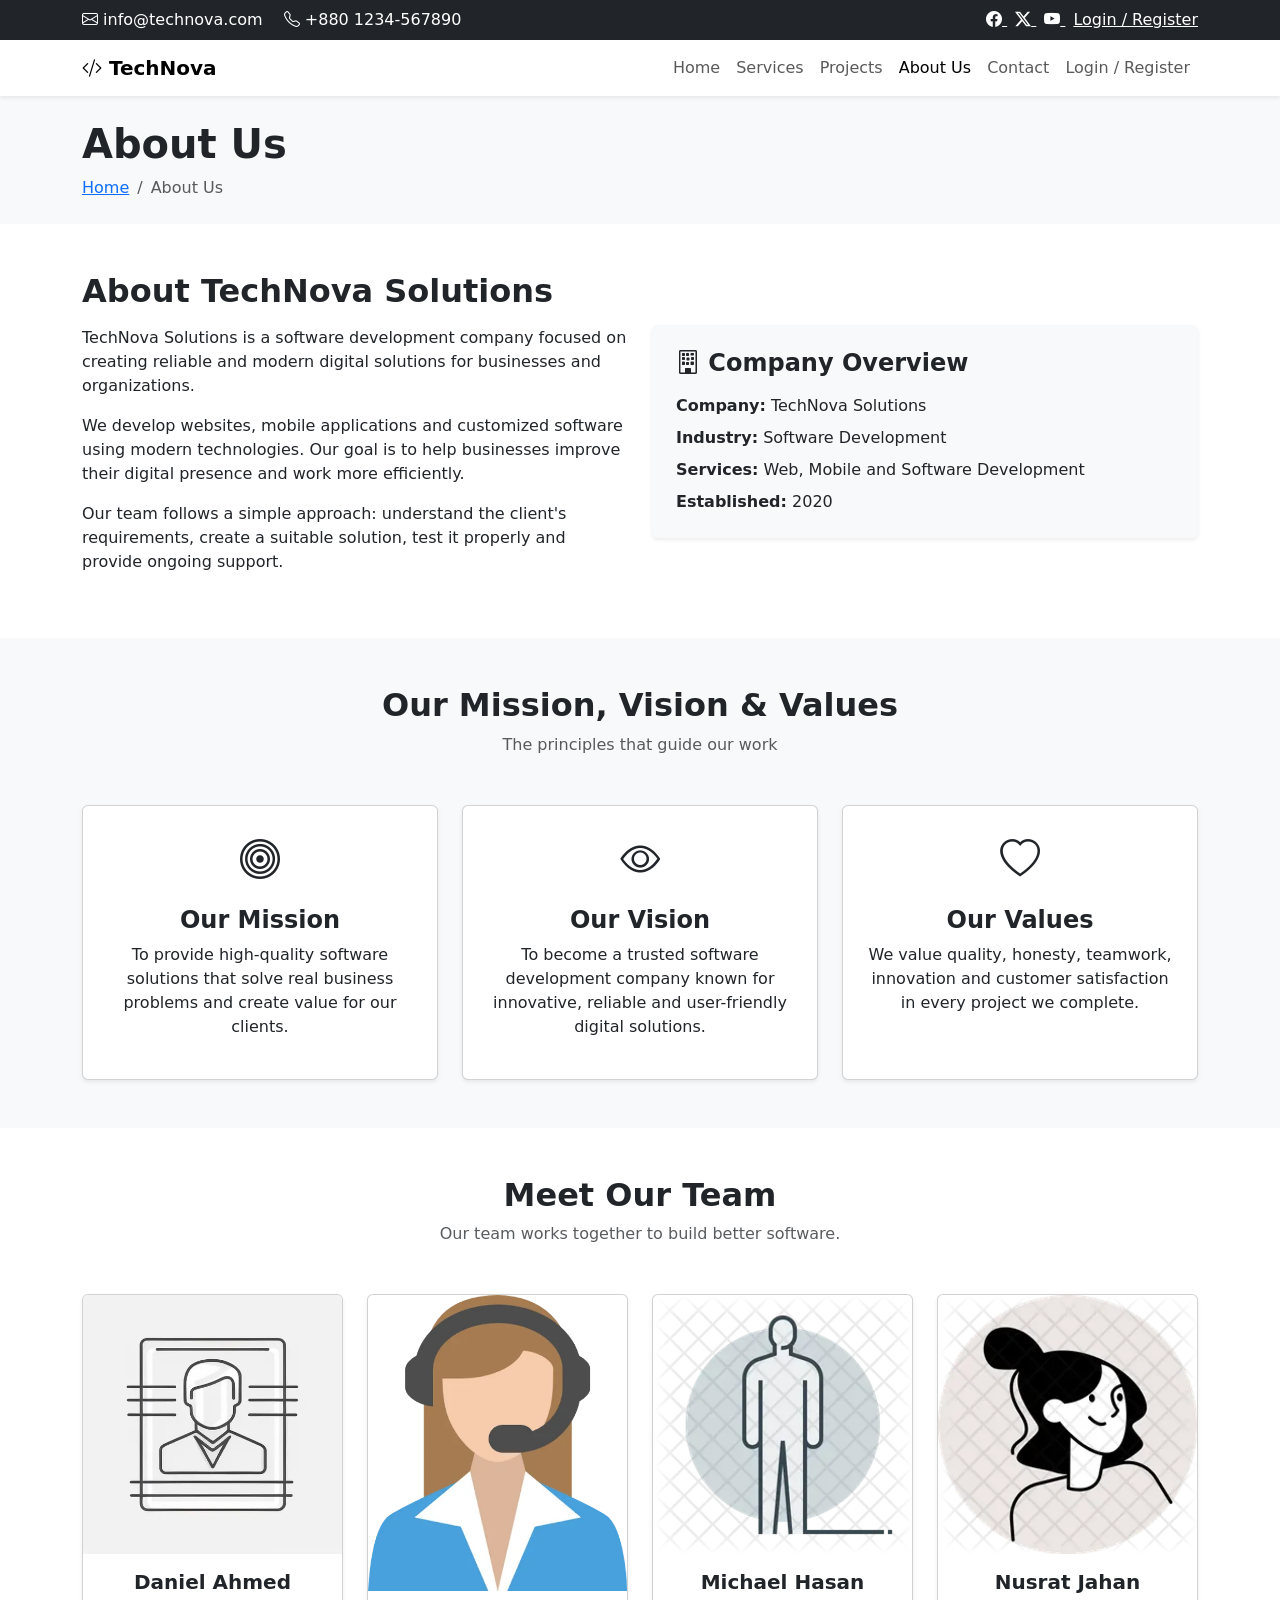
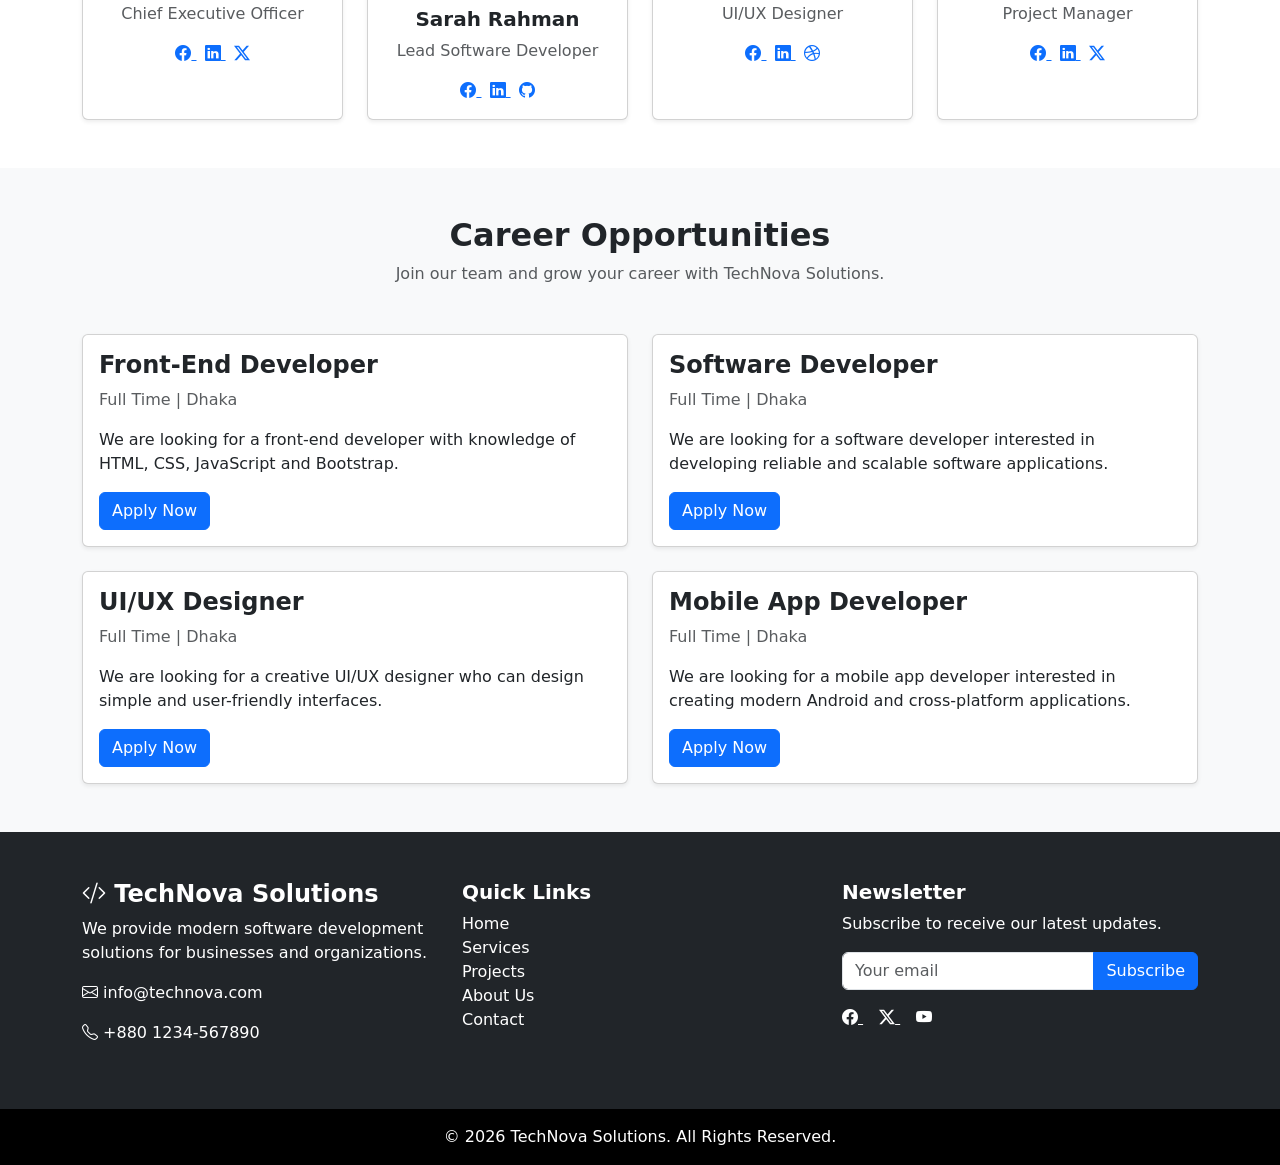
==== about.html @ 24873205 "Add files via upload" ====
<!DOCTYPE html>
<html lang="en">

<head>
    <meta charset="UTF-8">
    <meta name="viewport" content="width=device-width, initial-scale=1.0">

    <title>About Us - TechNova Solutions</title>

    <!-- Bootstrap CSS -->
    <link href="https://cdn.jsdelivr.net/npm/bootstrap@5.3.3/dist/css/bootstrap.min.css" rel="stylesheet">

    <!-- Bootstrap Icons -->
    <link href="https://cdn.jsdelivr.net/npm/bootstrap-icons@1.11.3/font/bootstrap-icons.css" rel="stylesheet">

    <!-- External CSS -->
    <link rel="stylesheet" href="css/style.css">
</head>

<body>

    <!-- Top Header -->
    <div class="top-header bg-dark text-white py-2">
        <div class="container d-flex justify-content-between align-items-center">

            <div>
                <span class="me-3">
                    <i class="bi bi-envelope"></i>
                    info@technova.com
                </span>

                <span>
                    <i class="bi bi-telephone"></i>
                    +880 1234-567890
                </span>
            </div>

            <div>
                <a href="#" class="text-white me-2">
                    <i class="bi bi-facebook"></i>
                </a>

                <a href="#" class="text-white me-2">
                    <i class="bi bi-twitter-x"></i>
                </a>

                <a href="#" class="text-white me-2">
                    <i class="bi bi-youtube"></i>
                </a>

                <a href="login.html" class="text-white">
                    Login / Register
                </a>
            </div>

        </div>
    </div>


    <!-- Navigation -->
    <nav class="navbar navbar-expand-lg bg-white shadow-sm">
        <div class="container">

            <a class="navbar-brand fw-bold" href="index.html">
                <i class="bi bi-code-slash"></i>
                TechNova
            </a>

            <button class="navbar-toggler" type="button" data-bs-toggle="collapse" data-bs-target="#mainNavbar">
                <span class="navbar-toggler-icon"></span>
            </button>

            <div class="collapse navbar-collapse" id="mainNavbar">

                <ul class="navbar-nav ms-auto">

                    <li class="nav-item">
                        <a class="nav-link" href="index.html">Home</a>
                    </li>

                    <li class="nav-item">
                        <a class="nav-link" href="services.html">Services</a>
                    </li>

                    <li class="nav-item">
                        <a class="nav-link" href="projects.html">Projects</a>
                    </li>

                    <li class="nav-item">
                        <a class="nav-link active" href="about.html">About Us</a>
                    </li>

                    <li class="nav-item">
                        <a class="nav-link" href="contact.html">Contact</a>
                    </li>

                    <li class="nav-item">
                        <a class="nav-link" href="#">Login / Register</a>
                    </li>

                </ul>

            </div>
        </div>
    </nav>


    <!-- Breadcrumb -->
    <section class="bg-light py-4">
        <div class="container">

            <h1 class="fw-bold">About Us</h1>

            <nav aria-label="breadcrumb">
                <ol class="breadcrumb mb-0">

                    <li class="breadcrumb-item">
                        <a href="index.html">Home</a>
                    </li>

                    <li class="breadcrumb-item active">
                        About Us
                    </li>

                </ol>
            </nav>

        </div>
    </section>


    <!-- Company Overview -->
    <section class="py-5">

        <div class="container">

            <div class="row align-items-center">

                <div class="col-lg-6 mb-4 mb-lg-0">

                    <h2 class="fw-bold mb-3">
                        About TechNova Solutions
                    </h2>

                    <p>
                        TechNova Solutions is a software development company
                        focused on creating reliable and modern digital
                        solutions for businesses and organizations.
                    </p>

                    <p>
                        We develop websites, mobile applications and
                        customized software using modern technologies.
                        Our goal is to help businesses improve their
                        digital presence and work more efficiently.
                    </p>

                    <p>
                        Our team follows a simple approach: understand the
                        client's requirements, create a suitable solution,
                        test it properly and provide ongoing support.
                    </p>

                </div>


                <div class="col-lg-6">

                    <div class="p-4 bg-light rounded shadow-sm">

                        <h4 class="fw-bold mb-3">
                            <i class="bi bi-building"></i>
                            Company Overview
                        </h4>

                        <p class="mb-2">
                            <strong>Company:</strong>
                            TechNova Solutions
                        </p>

                        <p class="mb-2">
                            <strong>Industry:</strong>
                            Software Development
                        </p>

                        <p class="mb-2">
                            <strong>Services:</strong>
                            Web, Mobile and Software Development
                        </p>

                        <p class="mb-0">
                            <strong>Established:</strong>
                            2020
                        </p>

                    </div>

                </div>

            </div>

        </div>

    </section>


    <!-- Mission Vision Values -->
    <section class="py-5 bg-light">

        <div class="container">

            <div class="text-center mb-5">

                <h2 class="fw-bold">
                    Our Mission, Vision & Values
                </h2>

                <p class="text-muted">
                    The principles that guide our work
                </p>

            </div>


            <div class="row g-4">

                <!-- Mission -->
                <div class="col-md-4">

                    <div class="card h-100 text-center p-4 shadow-sm">

                        <div class="mb-3">
                            <i class="bi bi-bullseye fs-1"></i>
                        </div>

                        <h4 class="fw-bold">
                            Our Mission
                        </h4>

                        <p>
                            To provide high-quality software solutions
                            that solve real business problems and create
                            value for our clients.
                        </p>

                    </div>

                </div>


                <!-- Vision -->
                <div class="col-md-4">

                    <div class="card h-100 text-center p-4 shadow-sm">

                        <div class="mb-3">
                            <i class="bi bi-eye fs-1"></i>
                        </div>

                        <h4 class="fw-bold">
                            Our Vision
                        </h4>

                        <p>
                            To become a trusted software development
                            company known for innovative, reliable and
                            user-friendly digital solutions.
                        </p>

                    </div>

                </div>


                <!-- Values -->
                <div class="col-md-4">

                    <div class="card h-100 text-center p-4 shadow-sm">

                        <div class="mb-3">
                            <i class="bi bi-heart fs-1"></i>
                        </div>

                        <h4 class="fw-bold">
                            Our Values
                        </h4>

                        <p>
                            We value quality, honesty, teamwork,
                            innovation and customer satisfaction in
                            every project we complete.
                        </p>

                    </div>

                </div>

            </div>

        </div>

    </section>


    <!-- Team Members -->
    <section class="py-5">

        <div class="container">

            <div class="text-center mb-5">

                <h2 class="fw-bold">
                    Meet Our Team
                </h2>

                <p class="text-muted">
                    Our team works together to build better software.
                </p>

            </div>


            <div class="row g-4">

                <!-- Team Member 1 -->
                <div class="col-md-6 col-lg-3">

                    <div class="card h-100 text-center shadow-sm">

                        <img src="daniel.webp" class="card-img-top" alt="Team Member">

                        <div class="card-body">

                            <h5 class="fw-bold">
                                Daniel Ahmed
                            </h5>

                            <p class="text-muted">
                                Chief Executive Officer
                            </p>

                            <div>

                                <a href="#" class="me-2">
                                    <i class="bi bi-facebook"></i>
                                </a>

                                <a href="#" class="me-2">
                                    <i class="bi bi-linkedin"></i>
                                </a>

                                <a href="#">
                                    <i class="bi bi-twitter-x"></i>
                                </a>

                            </div>

                        </div>

                    </div>

                </div>


                <!-- Team Member 2 -->
                <div class="col-md-6 col-lg-3">

                    <div class="card h-100 text-center shadow-sm">

                        <img src="sarah.webp" class="card-img-top" alt="Team Member">

                        <div class="card-body">

                            <h5 class="fw-bold">
                                Sarah Rahman
                            </h5>

                            <p class="text-muted">
                                Lead Software Developer
                            </p>

                            <div>

                                <a href="#" class="me-2">
                                    <i class="bi bi-facebook"></i>
                                </a>

                                <a href="#" class="me-2">
                                    <i class="bi bi-linkedin"></i>
                                </a>

                                <a href="#">
                                    <i class="bi bi-github"></i>
                                </a>

                            </div>

                        </div>

                    </div>

                </div>


                <!-- Team Member 3 -->
                <div class="col-md-6 col-lg-3">

                    <div class="card h-100 text-center shadow-sm">

                        <img src="michale.webp" class="card-img-top" alt="Team Member">

                        <div class="card-body">

                            <h5 class="fw-bold">
                                Michael Hasan
                            </h5>

                            <p class="text-muted">
                                UI/UX Designer
                            </p>

                            <div>

                                <a href="#" class="me-2">
                                    <i class="bi bi-facebook"></i>
                                </a>

                                <a href="#" class="me-2">
                                    <i class="bi bi-linkedin"></i>
                                </a>

                                <a href="#">
                                    <i class="bi bi-dribbble"></i>
                                </a>

                            </div>

                        </div>

                    </div>

                </div>


                <!-- Team Member 4 -->
                <div class="col-md-6 col-lg-3">

                    <div class="card h-100 text-center shadow-sm">

                        <img src="nushrat6.webp" class="card-img-top" alt="Team Member">

                        <div class="card-body">

                            <h5 class="fw-bold">
                                Nusrat Jahan
                            </h5>

                            <p class="text-muted">
                                Project Manager
                            </p>

                            <div>

                                <a href="#" class="me-2">
                                    <i class="bi bi-facebook"></i>
                                </a>

                                <a href="#" class="me-2">
                                    <i class="bi bi-linkedin"></i>
                                </a>

                                <a href="#">
                                    <i class="bi bi-twitter-x"></i>
                                </a>

                            </div>

                        </div>

                    </div>

                </div>

            </div>

        </div>

    </section>


    <!-- Career Opportunities -->
    <section class="py-5 bg-light">

        <div class="container">

            <div class="text-center mb-5">

                <h2 class="fw-bold">
                    Career Opportunities
                </h2>

                <p class="text-muted">
                    Join our team and grow your career with TechNova Solutions.
                </p>

            </div>


            <div class="row g-4">

                <!-- Job 1 -->
                <div class="col-md-6">

                    <div class="card h-100 shadow-sm">

                        <div class="card-body">

                            <h4 class="fw-bold">
                                Front-End Developer
                            </h4>

                            <p class="text-muted">
                                Full Time | Dhaka
                            </p>

                            <p>
                                We are looking for a front-end developer
                                with knowledge of HTML, CSS, JavaScript
                                and Bootstrap.
                            </p>

                            <a href="contact.html" class="btn btn-primary">
                                Apply Now
                            </a>

                        </div>

                    </div>

                </div>


                <!-- Job 2 -->
                <div class="col-md-6">

                    <div class="card h-100 shadow-sm">

                        <div class="card-body">

                            <h4 class="fw-bold">
                                Software Developer
                            </h4>

                            <p class="text-muted">
                                Full Time | Dhaka
                            </p>

                            <p>
                                We are looking for a software developer
                                interested in developing reliable and
                                scalable software applications.
                            </p>

                            <a href="contact.html" class="btn btn-primary">
                                Apply Now
                            </a>

                        </div>

                    </div>

                </div>


                <!-- Job 3 -->
                <div class="col-md-6">

                    <div class="card h-100 shadow-sm">

                        <div class="card-body">

                            <h4 class="fw-bold">
                                UI/UX Designer
                            </h4>

                            <p class="text-muted">
                                Full Time | Dhaka
                            </p>

                            <p>
                                We are looking for a creative UI/UX
                                designer who can design simple and
                                user-friendly interfaces.
                            </p>

                            <a href="contact.html" class="btn btn-primary">
                                Apply Now
                            </a>

                        </div>

                    </div>

                </div>


                <!-- Job 4 -->
                <div class="col-md-6">

                    <div class="card h-100 shadow-sm">

                        <div class="card-body">

                            <h4 class="fw-bold">
                                Mobile App Developer
                            </h4>

                            <p class="text-muted">
                                Full Time | Dhaka
                            </p>

                            <p>
                                We are looking for a mobile app developer
                                interested in creating modern Android and
                                cross-platform applications.
                            </p>

                            <a href="contact.html" class="btn btn-primary">
                                Apply Now
                            </a>

                        </div>

                    </div>

                </div>

            </div>

        </div>

    </section>


    <!-- Big Footer -->
    <footer class="bg-dark text-white pt-5 pb-4">

        <div class="container">

            <div class="row">

                <!-- Company Info -->
                <div class="col-lg-4 mb-4">

                    <h4 class="fw-bold">
                        <i class="bi bi-code-slash"></i>
                        TechNova Solutions
                    </h4>

                    <p>
                        We provide modern software development
                        solutions for businesses and organizations.
                    </p>

                    <p>
                        <i class="bi bi-envelope"></i>
                        info@technova.com
                    </p>

                    <p>
                        <i class="bi bi-telephone"></i>
                        +880 1234-567890
                    </p>

                </div>


                <!-- Quick Links -->
                <div class="col-lg-4 mb-4">

                    <h5 class="fw-bold">
                        Quick Links
                    </h5>

                    <ul class="list-unstyled">

                        <li>
                            <a href="index.html" class="text-white text-decoration-none">
                                Home
                            </a>
                        </li>

                        <li>
                            <a href="services.html" class="text-white text-decoration-none">
                                Services
                            </a>
                        </li>

                        <li>
                            <a href="projects.html" class="text-white text-decoration-none">
                                Projects
                            </a>
                        </li>

                        <li>
                            <a href="about.html" class="text-white text-decoration-none">
                                About Us
                            </a>
                        </li>

                        <li>
                            <a href="contact.html" class="text-white text-decoration-none">
                                Contact
                            </a>
                        </li>

                    </ul>

                </div>


                <!-- Newsletter -->
                <div class="col-lg-4 mb-4">

                    <h5 class="fw-bold">
                        Newsletter
                    </h5>

                    <p>
                        Subscribe to receive our latest updates.
                    </p>

                    <form>

                        <div class="input-group">

                            <input type="email" class="form-control" placeholder="Your email">

                            <button class="btn btn-primary" type="submit">
                                Subscribe
                            </button>

                        </div>

                    </form>


                    <div class="mt-3">

                        <a href="#" class="text-white me-3">
                            <i class="bi bi-facebook"></i>
                        </a>

                        <a href="#" class="text-white me-3">
                            <i class="bi bi-twitter-x"></i>
                        </a>

                        <a href="#" class="text-white">
                            <i class="bi bi-youtube"></i>
                        </a>

                    </div>

                </div>

            </div>

        </div>

    </footer>


    <!-- Copyright Footer -->
    <div class="bg-black text-white text-center py-3">

        <p class="mb-0">
            &copy; 2026 TechNova Solutions. All Rights Reserved.
        </p>

    </div>


    <!-- Bootstrap JavaScript -->
    <script src="https://cdn.jsdelivr.net/npm/bootstrap@5.3.3/dist/js/bootstrap.bundle.min.js"></script>

    <!-- External JavaScript -->
    <script src="js/script.js"></script>

</body>

</html>
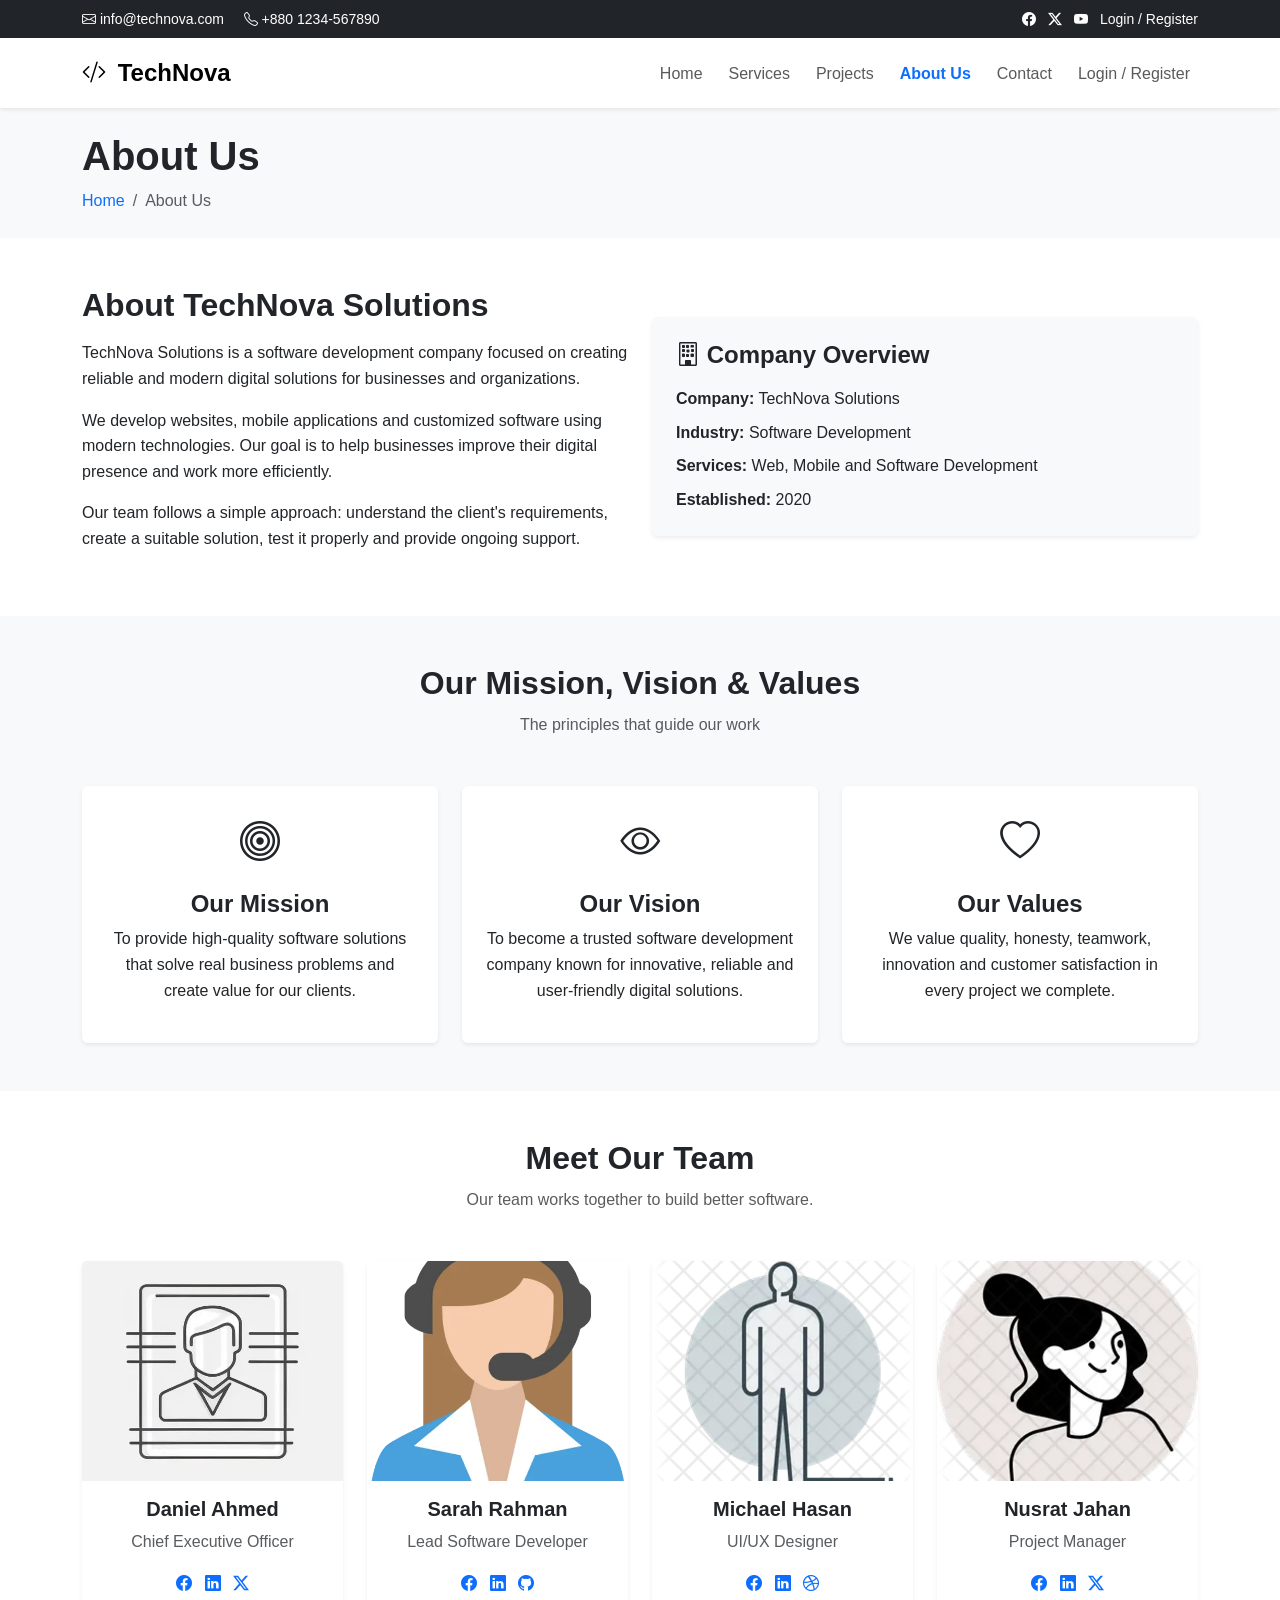
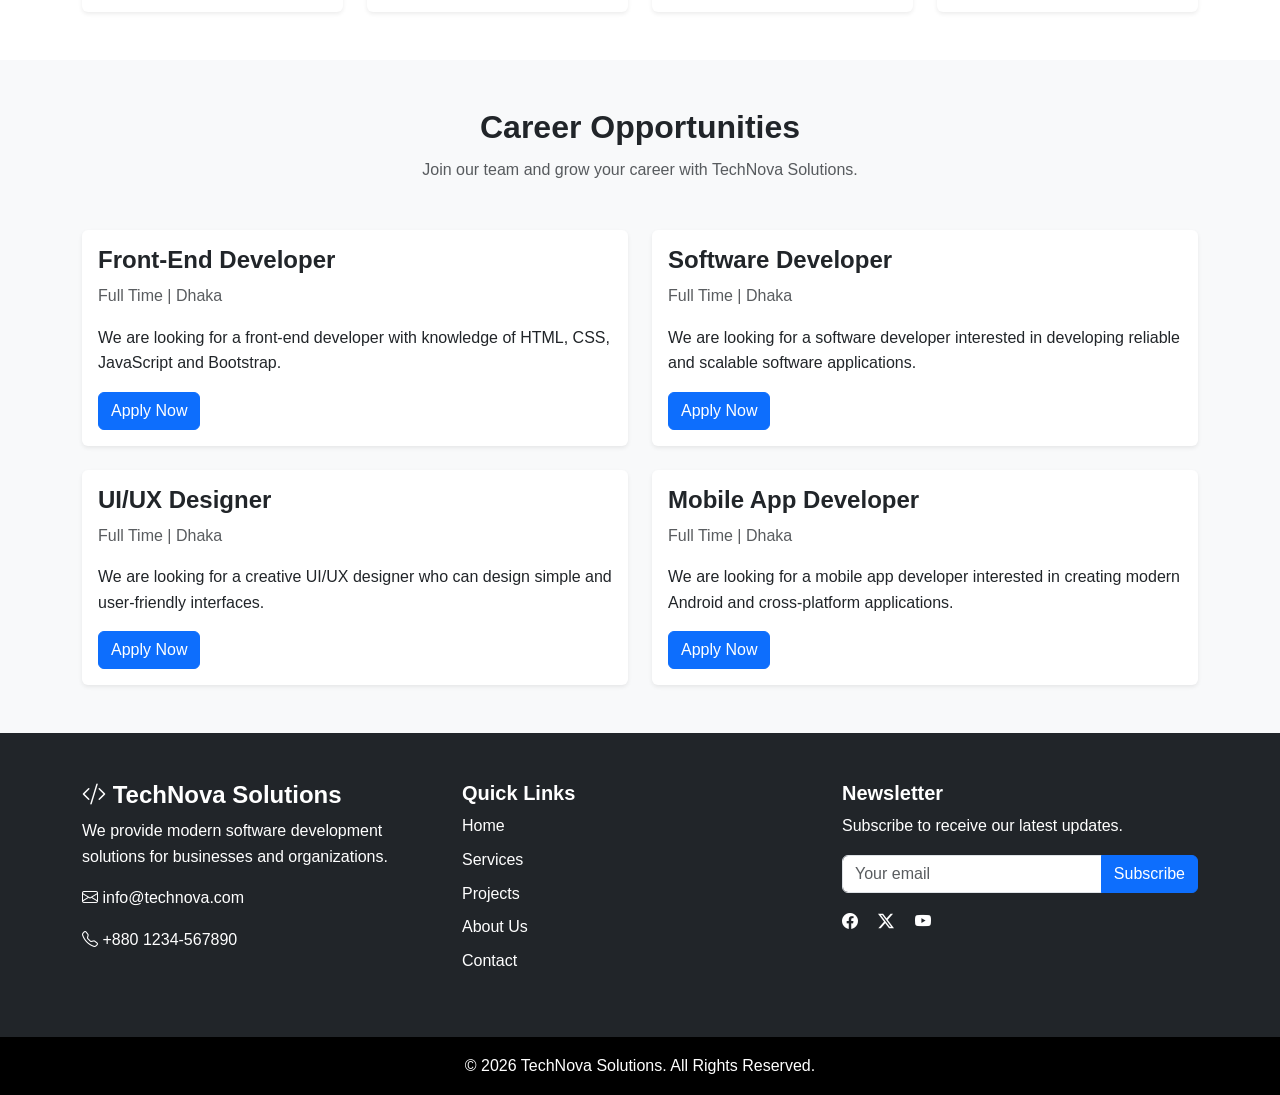
==== commit 0b42413c: "Linked the css file" ====
--- a/about.html
+++ b/about.html
@@ -14,7 +14,7 @@
     <link href="https://cdn.jsdelivr.net/npm/bootstrap-icons@1.11.3/font/bootstrap-icons.css" rel="stylesheet">
 
     <!-- External CSS -->
-    <link rel="stylesheet" href="css/style.css">
+    <link rel="stylesheet" href="style.css">
 </head>
 
 <body>
@@ -788,4 +788,4 @@
 
 </body>
 
-</html>+</html>
--- a/style.css
+++ b/style.css
@@ -0,0 +1,428 @@
+/* ================================
+   General Styles
+================================ */
+
+* {
+    margin: 0;
+    padding: 0;
+    box-sizing: border-box;
+}
+
+html {
+    scroll-behavior: smooth;
+}
+
+body {
+    font-family: Arial, sans-serif;
+    line-height: 1.6;
+    overflow-x: hidden;
+}
+
+a {
+    text-decoration: none;
+}
+
+
+/* ================================
+   Top Header
+================================ */
+
+.top-header {
+    font-size: 14px;
+}
+
+.top-header a {
+    transition: 0.3s;
+}
+
+.top-header a:hover {
+    opacity: 0.7;
+}
+
+
+/* ================================
+   Navigation
+================================ */
+
+.navbar {
+    min-height: 70px;
+}
+
+.navbar-brand {
+    font-size: 24px;
+}
+
+.navbar-brand i {
+    margin-right: 5px;
+}
+
+.navbar-nav .nav-link {
+    margin-left: 10px;
+    padding: 10px 15px;
+    transition: 0.3s;
+}
+
+/* Mouse hover effect */
+.navbar-nav .nav-link:hover {
+    background-color: #0d6efd;
+    color: white;
+    border-radius: 5px;
+}
+
+/* Active page */
+.navbar-nav .nav-link.active {
+    color: #0d6efd;
+    font-weight: bold;
+}
+
+
+/* ================================
+   Breadcrumb
+================================ */
+
+.breadcrumb a {
+    color: #0d6efd;
+}
+
+
+/* ================================
+   Banner / Carousel
+================================ */
+
+.carousel-item {
+    height: 600px;
+}
+
+.carousel-item img {
+    width: 100%;
+    height: 600px;
+    object-fit: cover;
+}
+
+.carousel-caption {
+    background-color: rgba(0, 0, 0, 0.55);
+    padding: 25px;
+    border-radius: 8px;
+}
+
+.carousel-caption h1 {
+    font-size: 42px;
+    font-weight: bold;
+}
+
+
+/* ================================
+   General Sections
+================================ */
+
+section {
+    width: 100%;
+}
+
+section h2 {
+    margin-bottom: 10px;
+}
+
+
+/* ================================
+   Cards
+================================ */
+
+.card {
+    border: none;
+    transition: 0.3s;
+}
+
+.card:hover {
+    transform: translateY(-5px);
+    box-shadow: 0 8px 20px rgba(0, 0, 0, 0.12) !important;
+}
+
+.card-img-top {
+    height: 220px;
+    object-fit: cover;
+}
+
+
+/* ================================
+   Service Cards
+================================ */
+
+.service-card {
+    text-align: center;
+}
+
+.service-card i {
+    font-size: 45px;
+    margin-bottom: 15px;
+}
+
+
+/* ================================
+   Project Cards
+================================ */
+
+.project-card img {
+    height: 220px;
+    object-fit: cover;
+}
+
+.project-card .card-body {
+    min-height: 200px;
+}
+
+
+/* ================================
+   Project Filter
+================================ */
+
+.project-filter {
+    position: sticky;
+    top: 20px;
+}
+
+.project-filter .list-group-item {
+    cursor: pointer;
+    transition: 0.3s;
+}
+
+.project-filter .list-group-item:hover {
+    background-color: #0d6efd;
+    color: white;
+}
+
+
+/* ================================
+   Project Gallery
+================================ */
+
+.project-main-image {
+    width: 100%;
+    height: 450px;
+    object-fit: cover;
+    border-radius: 8px;
+}
+
+/* Zoom effect */
+.zoom-image {
+    transition: transform 0.4s ease;
+    cursor: zoom-in;
+}
+
+.zoom-image:hover {
+    transform: scale(1.08);
+}
+
+.project-thumbnail {
+    width: 100px;
+    height: 70px;
+    object-fit: cover;
+    cursor: pointer;
+    border: 2px solid transparent;
+    border-radius: 5px;
+    transition: 0.3s;
+}
+
+.project-thumbnail:hover {
+    border-color: #0d6efd;
+}
+
+
+/* ================================
+   Technology Stack
+================================ */
+
+.tech-icon {
+    font-size: 50px;
+    margin-bottom: 10px;
+}
+
+.tech-item {
+    text-align: center;
+    padding: 20px;
+}
+
+
+/* ================================
+   Testimonials
+================================ */
+
+.testimonial-card {
+    border-left: 4px solid #0d6efd;
+}
+
+.testimonial-card i {
+    font-size: 30px;
+}
+
+
+/* ================================
+   Team Members
+================================ */
+
+.team-card img {
+    height: 250px;
+    object-fit: cover;
+}
+
+.team-card {
+    text-align: center;
+}
+
+
+/* ================================
+   Contact Page
+================================ */
+
+.contact-info i {
+    font-size: 28px;
+}
+
+.contact-map iframe {
+    width: 100%;
+    min-height: 400px;
+    border: 0;
+}
+
+
+/* ================================
+   Buttons
+================================ */
+
+.btn {
+    transition: 0.3s;
+}
+
+.btn:hover {
+    transform: translateY(-2px);
+}
+
+
+/* ================================
+   Footer
+================================ */
+
+footer {
+    margin-top: 0;
+}
+
+footer a {
+    transition: 0.3s;
+}
+
+footer a:hover {
+    color: #0d6efd !important;
+}
+
+footer ul li {
+    margin-bottom: 8px;
+}
+
+footer .input-group {
+    max-width: 400px;
+}
+
+
+/* ================================
+   Copyright
+================================ */
+
+.bg-black {
+    background-color: #000;
+}
+
+
+/* ================================
+   Responsive Design
+================================ */
+
+/* Tablets */
+@media (max-width: 991px) {
+
+    .top-header .container {
+        flex-direction: column;
+        gap: 8px;
+        text-align: center;
+    }
+
+    .navbar-nav {
+        margin-top: 10px;
+    }
+
+    .navbar-nav .nav-link {
+        margin-left: 0;
+    }
+
+    .carousel-item,
+    .carousel-item img {
+        height: 500px;
+    }
+
+    .carousel-caption h1 {
+        font-size: 32px;
+    }
+
+    .project-filter {
+        position: static;
+    }
+}
+
+
+/* Mobile devices */
+@media (max-width: 576px) {
+
+    .top-header {
+        font-size: 12px;
+    }
+
+    .top-header .container {
+        padding: 5px 10px;
+    }
+
+    .top-header span {
+        display: block;
+        margin-bottom: 5px;
+    }
+
+    .navbar-brand {
+        font-size: 20px;
+    }
+
+    .carousel-item,
+    .carousel-item img {
+        height: 400px;
+    }
+
+    .carousel-caption {
+        padding: 15px;
+    }
+
+    .carousel-caption h1 {
+        font-size: 25px;
+    }
+
+    .carousel-caption p {
+        font-size: 14px;
+    }
+
+    .carousel-caption .btn {
+        font-size: 14px;
+    }
+
+    .project-main-image {
+        height: 300px;
+    }
+
+    .project-thumbnail {
+        width: 80px;
+        height: 60px;
+    }
+
+    footer {
+        text-align: center;
+    }
+
+    footer .input-group {
+        margin: auto;
+    }
+}
